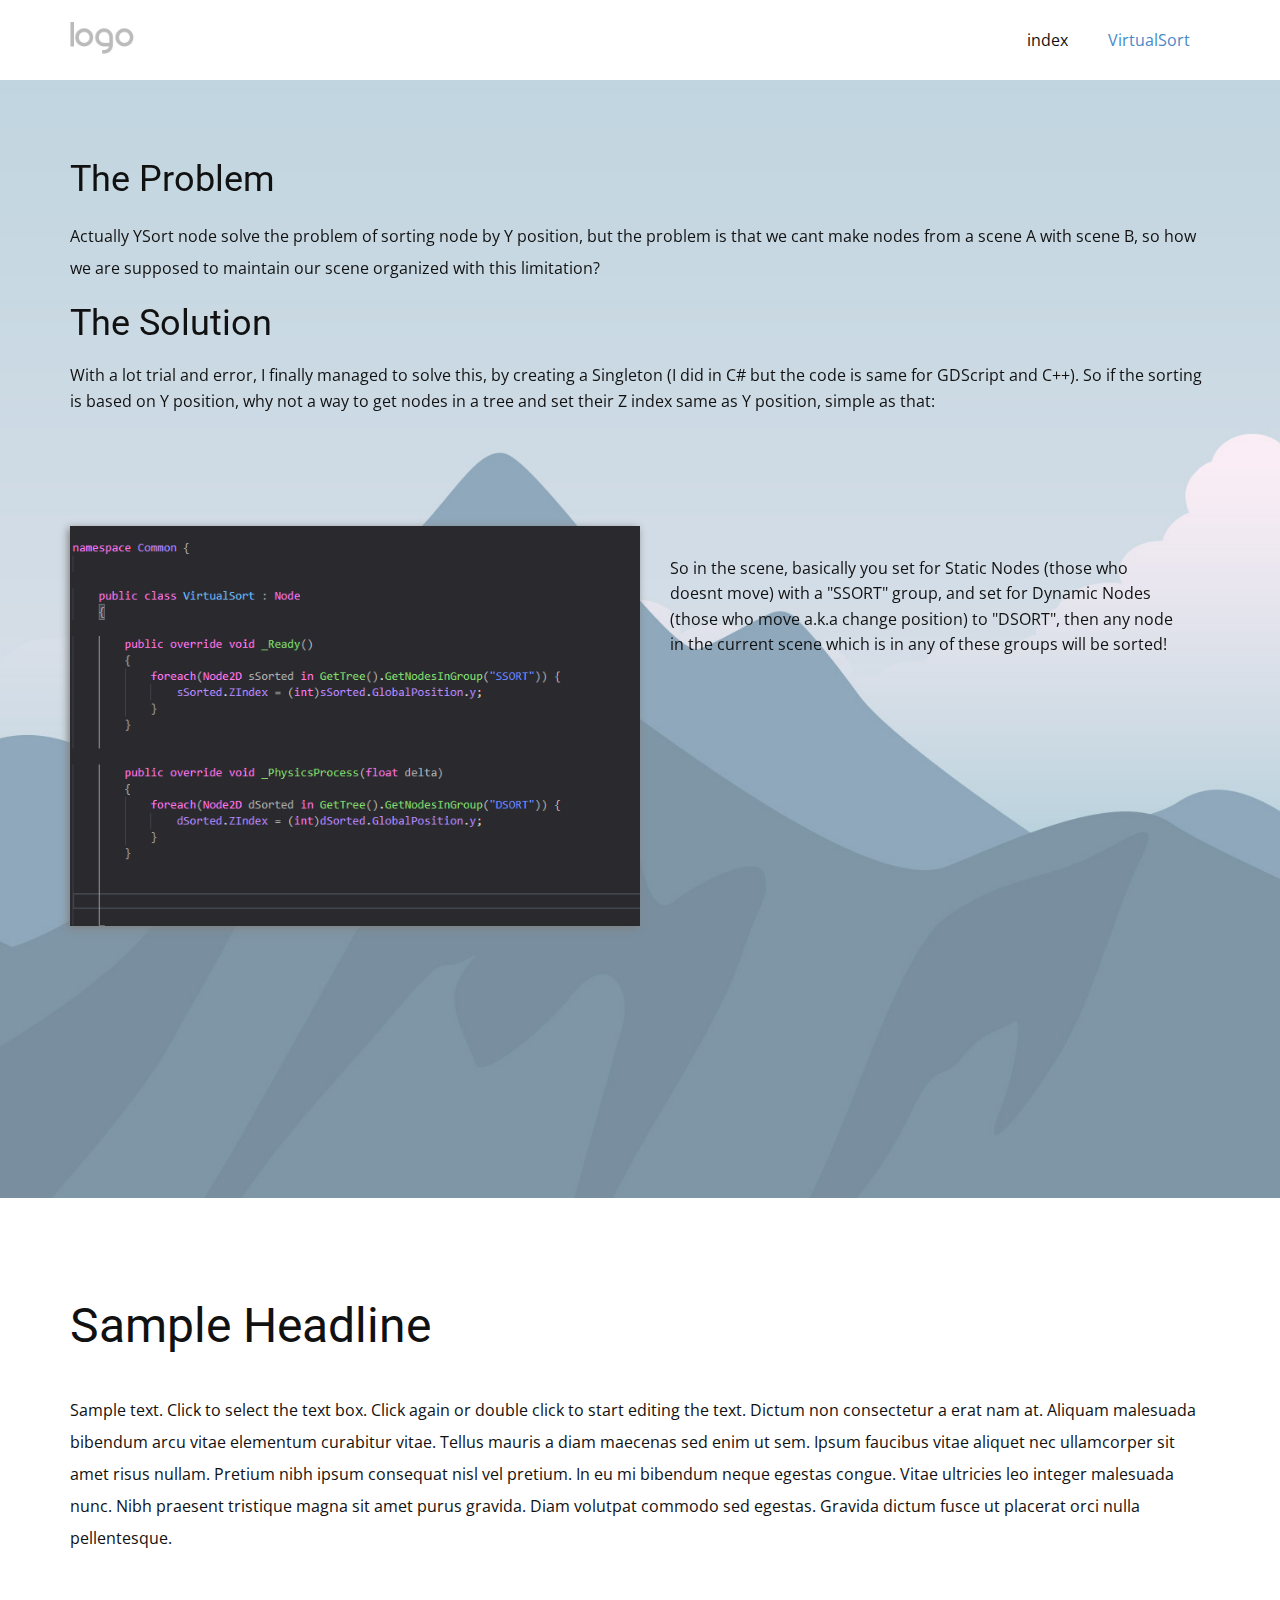
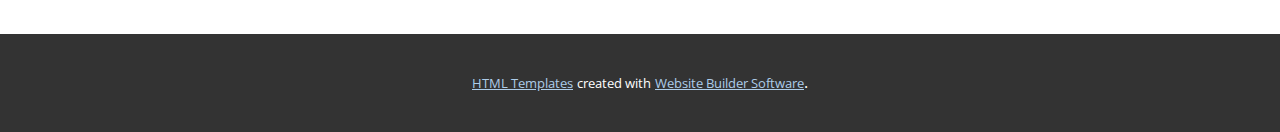
==== VirtualSort.html @ d5ff99fb "update" ====
<!DOCTYPE html>
<html style="font-size: 16px;">
  <head>
    <meta name="viewport" content="width=device-width, initial-scale=1.0">
    <meta charset="utf-8">
    <meta name="keywords" content="The Problem, The Solution, Sample Headline">
    <meta name="description" content="">
    <meta name="page_type" content="np-template-header-footer-from-plugin">
    <title>VirtualSort</title>
    <link rel="stylesheet" href="nicepage.css" media="screen">
<link rel="stylesheet" href="VirtualSort.css" media="screen">
    <script class="u-script" type="text/javascript" src="jquery.js" defer=""></script>
    <script class="u-script" type="text/javascript" src="nicepage.js" defer=""></script>
    <meta name="generator" content="Nicepage 3.4.1, nicepage.com">
    <link id="u-theme-google-font" rel="stylesheet" href="https://fonts.googleapis.com/css?family=Roboto:100,100i,300,300i,400,400i,500,500i,700,700i,900,900i|Open+Sans:300,300i,400,400i,600,600i,700,700i,800,800i">
    
    
    
    <script type="application/ld+json">{
		"@context": "http://schema.org",
		"@type": "Organization",
		"name": "",
		"url": "index.html",
		"logo": "images/default-logo.png"
}</script>
    <meta property="og:title" content="VirtualSort">
    <meta property="og:type" content="website">
    <meta name="theme-color" content="#478ac9">
    <link rel="canonical" href="index.html">
    <meta property="og:url" content="index.html">
  </head>
  <body class="u-body"><header class="u-clearfix u-header u-header" id="sec-fe95"><div class="u-clearfix u-sheet u-valign-middle u-sheet-1">
        <a href="https://nicepage.com" class="u-image u-logo u-image-1">
          <img src="images/default-logo.png" class="u-logo-image u-logo-image-1">
        </a>
        <nav class="u-menu u-menu-dropdown u-offcanvas u-menu-1">
          <div class="menu-collapse" style="font-size: 1rem; letter-spacing: 0px;">
            <a class="u-button-style u-custom-left-right-menu-spacing u-custom-padding-bottom u-custom-top-bottom-menu-spacing u-nav-link u-text-active-palette-1-base u-text-hover-palette-2-base" href="#">
              <svg><use xmlns:xlink="http://www.w3.org/1999/xlink" xlink:href="#menu-hamburger"></use></svg>
              <svg version="1.1" xmlns="http://www.w3.org/2000/svg" xmlns:xlink="http://www.w3.org/1999/xlink"><defs><symbol id="menu-hamburger" viewBox="0 0 16 16" style="width: 16px; height: 16px;"><rect y="1" width="16" height="2"></rect><rect y="7" width="16" height="2"></rect><rect y="13" width="16" height="2"></rect>
</symbol>
</defs></svg>
            </a>
          </div>
          <div class="u-nav-container">
            <ul class="u-nav u-unstyled u-nav-1"><li class="u-nav-item"><a class="u-button-style u-nav-link u-text-active-palette-1-base u-text-hover-palette-2-base" href="index.html" style="padding: 10px 20px;">index</a>
</li><li class="u-nav-item"><a class="u-button-style u-nav-link u-text-active-palette-1-base u-text-hover-palette-2-base" href="VirtualSort.html" style="padding: 10px 20px;">VirtualSort</a>
</li></ul>
          </div>
          <div class="u-nav-container-collapse">
            <div class="u-black u-container-style u-inner-container-layout u-opacity u-opacity-95 u-sidenav">
              <div class="u-sidenav-overflow">
                <div class="u-menu-close"></div>
                <ul class="u-align-center u-nav u-popupmenu-items u-unstyled u-nav-2"><li class="u-nav-item"><a class="u-button-style u-nav-link" href="index.html">index</a>
</li><li class="u-nav-item"><a class="u-button-style u-nav-link" href="VirtualSort.html">VirtualSort</a>
</li></ul>
              </div>
            </div>
            <div class="u-black u-menu-overlay u-opacity u-opacity-70"></div>
          </div>
        </nav>
      </div></header>
    <section class="u-clearfix u-image u-section-1" id="sec-7603" data-image-width="2000" data-image-height="1333">
      <div class="u-clearfix u-sheet u-sheet-1">
        <div class="fr-view u-align-center u-clearfix u-rich-text u-text u-text-1" data-animation-name="fadeIn" data-animation-duration="1000" data-animation-delay="0" data-animation-direction="">
          <h2 style="text-align: left;">The Problem</h2>
          <p style="text-align: left;">
            <span style="line-height: 2.0;">Actually YSort node solve the problem of sorting node by Y position, but the problem is that we cant make nodes from a scene A with scene B, so how we are supposed to maintain our scene organized with this limitation? &nbsp;</span>
          </p>
          <h2 style="text-align: left;">The Solution</h2>
          <p style="text-align: left;">With a lot trial and error, I finally managed to solve this, by creating a Singleton (I did in C# but the code is same for GDScript and C++). So if the sorting is based on Y position, why not a way to get nodes in a tree and set their Z index same as Y position, simple as that:</p>
          <p style="text-align: left;">
            <br>
          </p>
          <p>
            <br>
          </p>
        </div>
        <div class="u-clearfix u-expanded-width u-layout-wrap u-layout-wrap-1">
          <div class="u-layout">
            <div class="u-layout-row">
              <div class="u-container-style u-image u-layout-cell u-size-30 u-image-1" data-image-width="674" data-image-height="569">
                <div class="u-container-layout u-container-layout-1"></div>
              </div>
              <div class="u-container-style u-layout-cell u-size-30 u-layout-cell-2">
                <div class="u-container-layout u-container-layout-2">
                  <p class="u-text u-text-default u-text-2">So in the scene, basically you set for Static Nodes (those who doesnt move) with a "SSORT" group, and set for Dynamic Nodes (those who move a.k.a change position) to "DSORT", then any node in the current scene which is in any of these groups will be sorted!</p>
                </div>
              </div>
            </div>
          </div>
        </div>
      </div>
    </section>
    <section class="u-align-center u-clearfix u-section-2" id="sec-90d6">
      <div class="u-clearfix u-sheet u-valign-middle u-sheet-1">
        <div class="fr-view u-clearfix u-rich-text u-text u-text-1">
          <h1 style="text-align: left;">
            <span style="line-height: 2.0;">Sample Headline</span>
          </h1>
          <p style="text-align: left;">
            <span style="line-height: 2.0;">Sample text. Click to select the text box. Click again or double click to start editing the text. Dictum non consectetur a erat nam at. Aliquam malesuada bibendum arcu vitae elementum curabitur vitae. Tellus mauris a diam maecenas sed enim ut sem. Ipsum faucibus vitae aliquet nec ullamcorper sit amet risus nullam. Pretium nibh ipsum consequat nisl vel pretium. In eu mi bibendum neque egestas congue. Vitae ultricies leo integer malesuada nunc. Nibh praesent tristique magna sit amet purus gravida. Diam volutpat commodo sed egestas. Gravida dictum fusce ut placerat orci nulla pellentesque.</span>
          </p>
        </div>
      </div>
    </section>
    
    
    
    <section class="u-backlink u-clearfix u-grey-80">
      <a class="u-link" href="https://nicepage.com/html-templates" target="_blank">
        <span>HTML Templates</span>
      </a>
      <p class="u-text">
        <span>created with</span>
      </p>
      <a class="u-link" href="https://nicepage.com/" target="_blank">
        <span>Website Builder Software</span>
      </a>. 
    </section>
  </body>
</html>
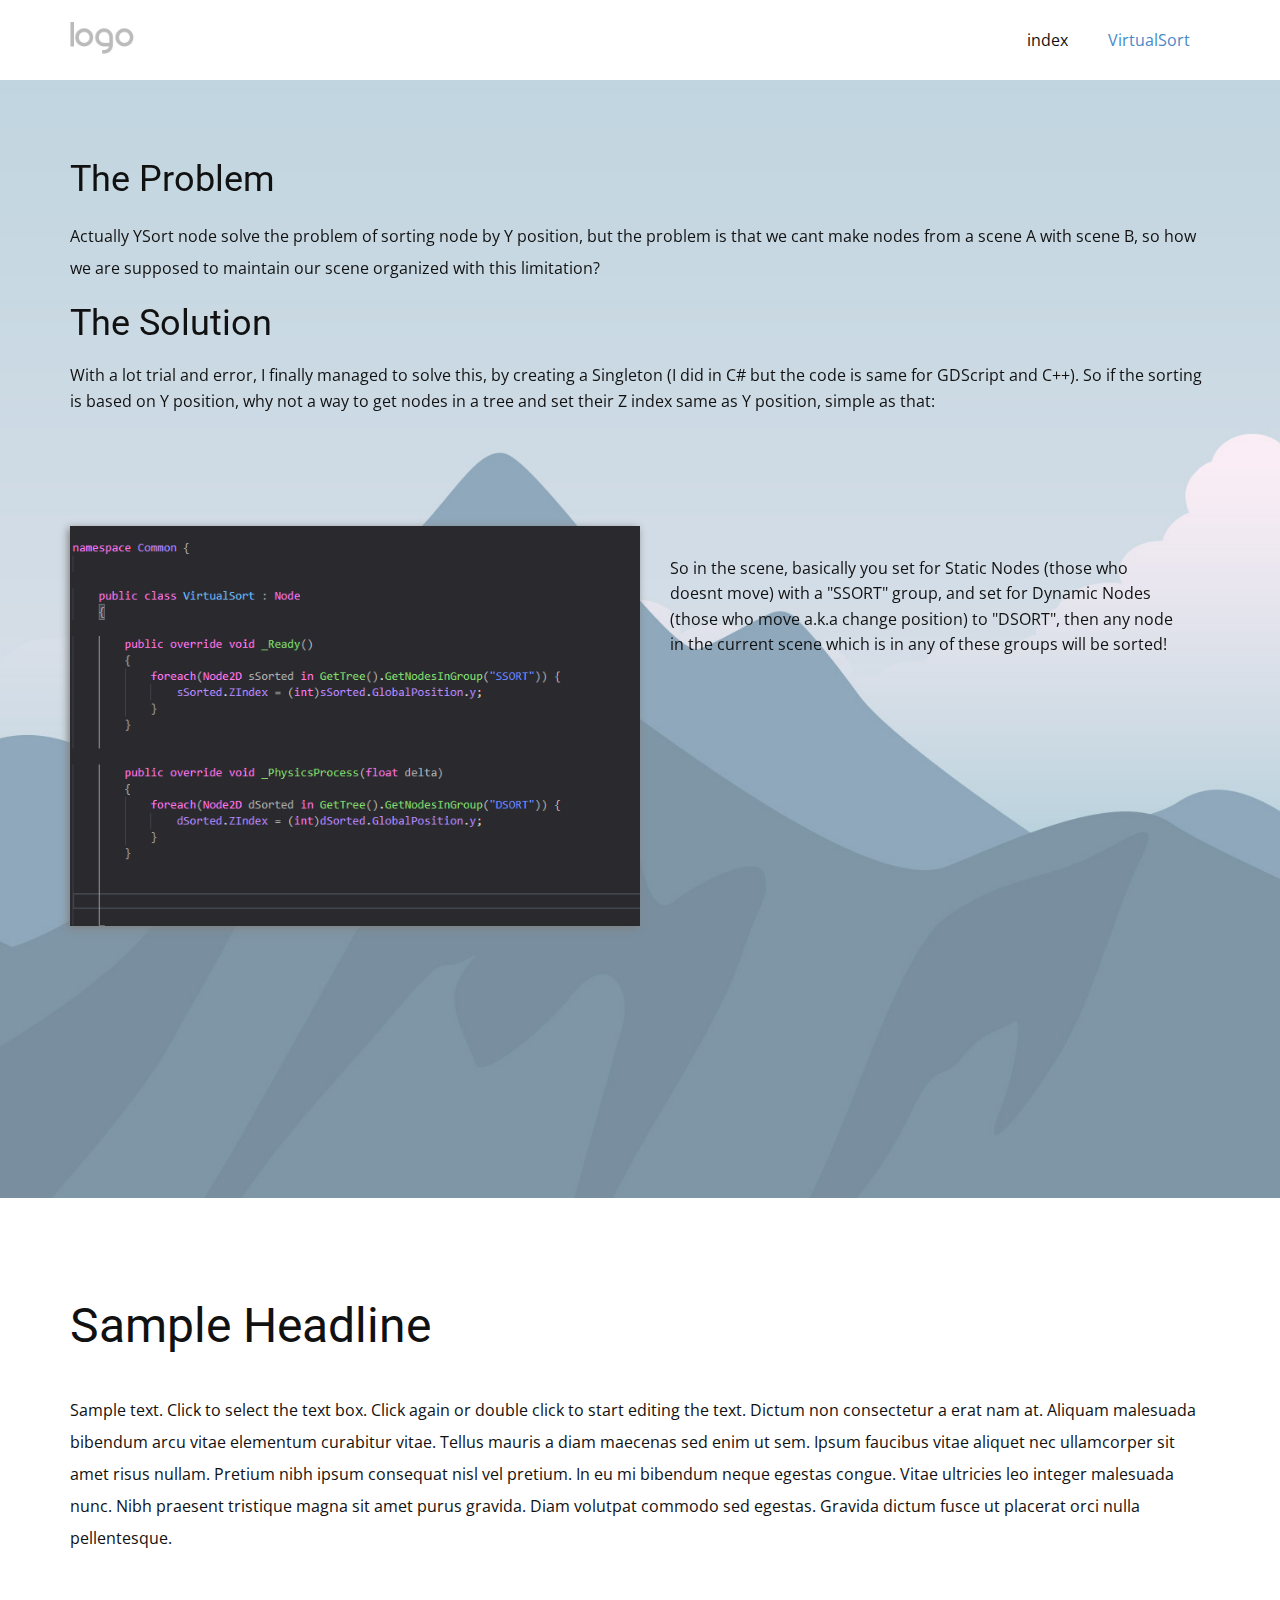
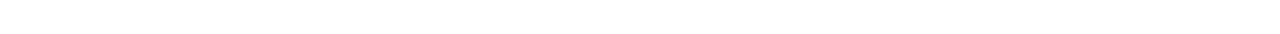
==== commit b905e7f0: "update" ====
--- a/VirtualSort.html
+++ b/VirtualSort.html
@@ -107,16 +107,6 @@
     
     
     
-    <section class="u-backlink u-clearfix u-grey-80">
-      <a class="u-link" href="https://nicepage.com/html-templates" target="_blank">
-        <span>HTML Templates</span>
-      </a>
-      <p class="u-text">
-        <span>created with</span>
-      </p>
-      <a class="u-link" href="https://nicepage.com/" target="_blank">
-        <span>Website Builder Software</span>
-      </a>. 
-    </section>
+
   </body>
 </html>